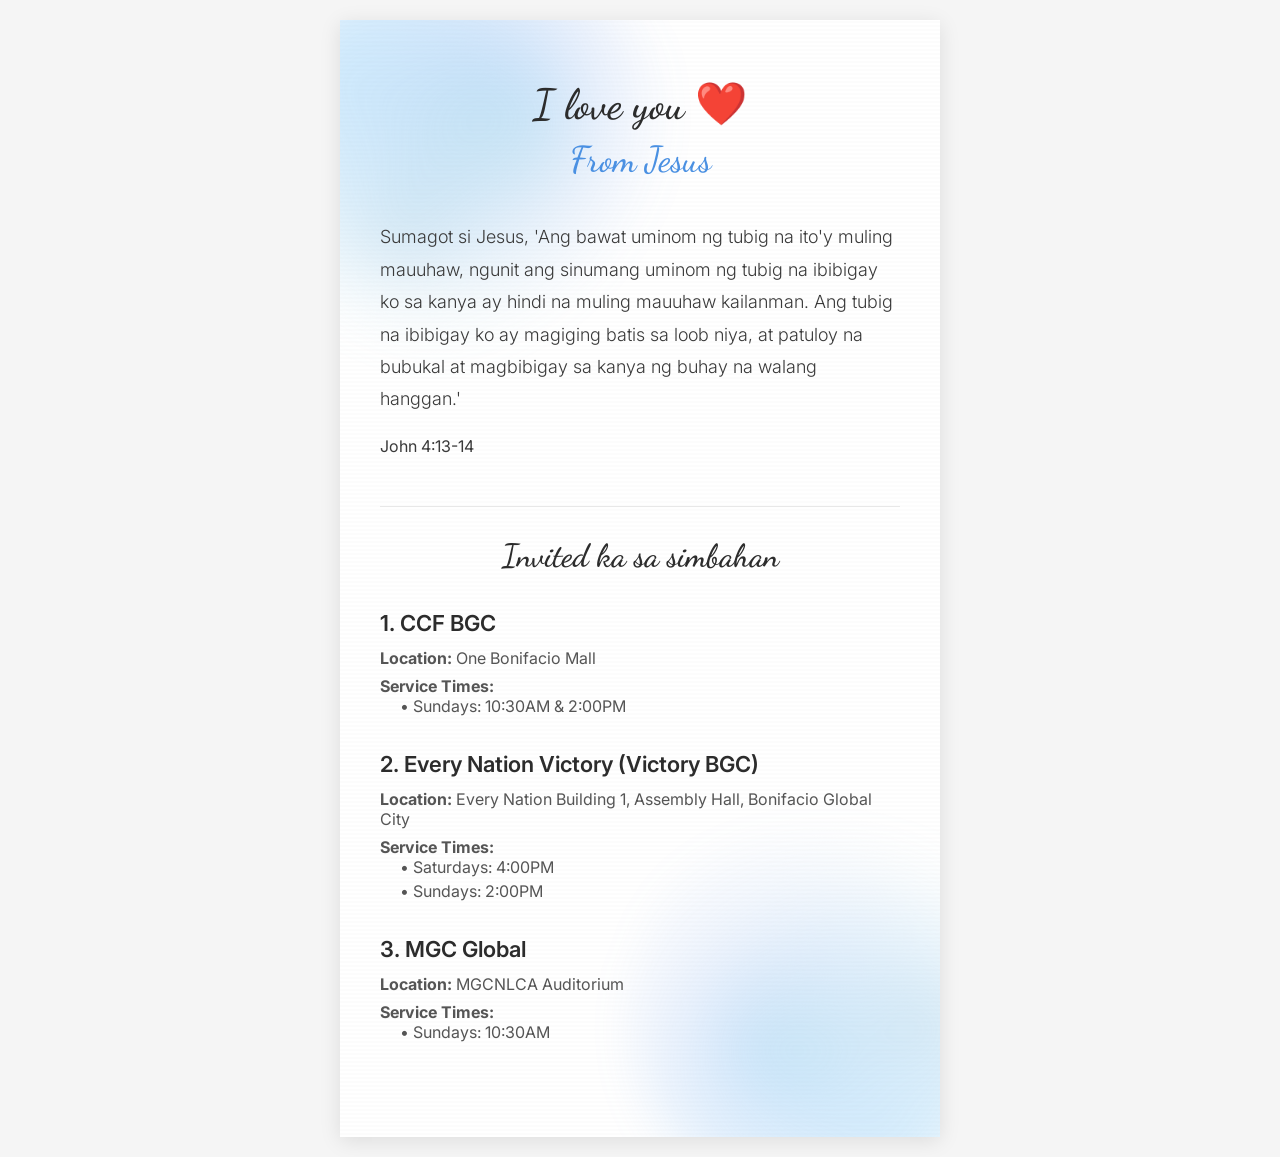
==== living-waters-2025/index.html @ 80125a24 "Initial commit" ====
<!DOCTYPE html>
<html lang="en">
<head>
    <meta charset="UTF-8">
    <meta name="viewport" content="width=device-width, initial-scale=1.0">
    <title>Living Water Invitation Card</title>
    <link href="https://fonts.googleapis.com/css2?family=Dancing+Script:wght@400;600;700&family=Inter:wght@300;400;500&display=swap" rel="stylesheet">
    <link rel="stylesheet" href="style.css">
</head>
<body>
    <div class="card">
        <!-- Watercolor Effects -->
        <div class="watercolor-top-left"></div>
        <div class="watercolor-bottom-right"></div>

        <div class="content">
            <!-- Header -->
            <div class="header">
                <div class="love-message">I love you ❤️</div>
                <div class="from-jesus">From Jesus</div>
            </div>

            <!-- Bible Verse -->
            <div class="bible-verse">
                Sumagot si Jesus, 'Ang bawat uminom ng tubig na ito'y muling mauuhaw, ngunit ang sinumang uminom ng tubig na ibibigay ko sa kanya ay hindi na muling mauuhaw kailanman. Ang tubig na ibibigay ko ay magiging batis sa loob niya, at patuloy na bubukal at magbibigay sa kanya ng buhay na walang hanggan.'
            </div>

            <div class="bible-reference">John 4:13-14</div>

            <!-- Invitation Section -->
            <div class="invitation-section">
                <div class="invitation-title">Invited ka sa simbahan</div>

                <!-- CCF BGC -->
                <div class="church-info">
                    <div class="church-name">1. CCF BGC</div>
                    <div class="church-location"><strong>Location:</strong> One Bonifacio Mall</div>
                    <div class="service-times">
                        <strong>Service Times:</strong>
                        <div class="service-time-item">• Sundays: 10:30AM & 2:00PM</div>
                    </div>
                </div>

                <!-- Every Nation Victory -->
                <div class="church-info">
                    <div class="church-name">2. Every Nation Victory (Victory BGC)</div>
                    <div class="church-location"><strong>Location:</strong> Every Nation Building 1, Assembly Hall, Bonifacio Global City</div>
                    <div class="service-times">
                        <strong>Service Times:</strong>
                        <div class="service-time-item">• Saturdays: 4:00PM</div>
                        <div class="service-time-item">• Sundays: 2:00PM</div>
                    </div>
                </div>

                <!-- MGC Global -->
                <div class="church-info">
                    <div class="church-name">3. MGC Global</div>
                    <div class="church-location"><strong>Location:</strong> MGCNLCA Auditorium</div>
                    <div class="service-times">
                        <strong>Service Times:</strong>
                        <div class="service-time-item">• Sundays: 10:30AM</div>
                    </div>
                </div>
            </div>
        </div>
    </div>
</body>
</html>
---- living-waters-2025/style.css ----
* {
    margin: 0;
    padding: 0;
    box-sizing: border-box;
}

body {
    font-family: 'Inter', sans-serif;
    background: #f5f5f5;
    display: flex;
    justify-content: center;
    align-items: center;
    min-height: 100vh;
    padding: 20px;
}

.card {
    width: 100%;
    max-width: 600px;
    background: #ffffff;
    background-image: 
        repeating-linear-gradient(
            0deg,
            transparent,
            transparent 2px,
            rgba(0, 0, 0, 0.01) 2px,
            rgba(0, 0, 0, 0.01) 4px
        );
    position: relative;
    padding: 60px 40px;
    box-shadow: 0 4px 20px rgba(0, 0, 0, 0.1);
    overflow: hidden;
}

/* Watercolor droplets - Top Left */
.watercolor-top-left {
    position: absolute;
    top: -80px;
    left: -80px;
    width: 400px;
    height: 400px;
    background: 
        radial-gradient(ellipse at 25% 25%, rgba(135, 206, 250, 0.5) 0%, rgba(135, 206, 250, 0.3) 25%, transparent 60%),
        radial-gradient(ellipse at 60% 40%, rgba(100, 149, 237, 0.4) 0%, rgba(100, 149, 237, 0.2) 30%, transparent 65%),
        radial-gradient(ellipse at 40% 60%, rgba(173, 216, 230, 0.35) 0%, transparent 55%);
    border-radius: 45% 55% 60% 40% / 50% 45% 55% 50%;
    filter: blur(25px);
    opacity: 0.7;
    transform: rotate(-15deg);
}

.watercolor-top-left::before {
    content: '';
    position: absolute;
    top: 120px;
    left: 140px;
    width: 180px;
    height: 160px;
    background: 
        radial-gradient(ellipse, rgba(176, 224, 230, 0.45) 0%, rgba(176, 224, 230, 0.25) 40%, transparent 75%),
        radial-gradient(ellipse at 70% 30%, rgba(135, 206, 250, 0.3) 0%, transparent 60%);
    border-radius: 50% 40% 60% 30% / 45% 55% 50% 45%;
    filter: blur(20px);
    transform: rotate(20deg);
}

.watercolor-top-left::after {
    content: '';
    position: absolute;
    top: 200px;
    left: 60px;
    width: 140px;
    height: 120px;
    background: 
        radial-gradient(ellipse, rgba(173, 216, 230, 0.4) 0%, rgba(173, 216, 230, 0.2) 35%, transparent 70%),
        radial-gradient(ellipse at 30% 70%, rgba(176, 196, 222, 0.3) 0%, transparent 55%);
    border-radius: 60% 40% 50% 50% / 50% 60% 40% 50%;
    filter: blur(18px);
    transform: rotate(-25deg);
}

/* Watercolor droplets - Bottom Right */
.watercolor-bottom-right {
    position: absolute;
    bottom: -70px;
    right: -70px;
    width: 380px;
    height: 380px;
    background: 
        radial-gradient(ellipse at 75% 75%, rgba(135, 206, 250, 0.45) 0%, rgba(135, 206, 250, 0.25) 30%, transparent 65%),
        radial-gradient(ellipse at 40% 60%, rgba(100, 149, 237, 0.35) 0%, rgba(100, 149, 237, 0.15) 35%, transparent 70%),
        radial-gradient(ellipse at 80% 40%, rgba(173, 216, 230, 0.3) 0%, transparent 60%);
    border-radius: 55% 45% 50% 50% / 45% 55% 50% 50%;
    filter: blur(22px);
    opacity: 0.65;
    transform: rotate(20deg);
}

.watercolor-bottom-right::before {
    content: '';
    position: absolute;
    bottom: 90px;
    right: 120px;
    width: 160px;
    height: 140px;
    background: 
        radial-gradient(ellipse, rgba(176, 224, 230, 0.4) 0%, rgba(176, 224, 230, 0.2) 40%, transparent 75%),
        radial-gradient(ellipse at 30% 70%, rgba(135, 206, 250, 0.3) 0%, transparent 65%);
    border-radius: 40% 60% 50% 50% / 55% 45% 55% 45%;
    filter: blur(18px);
    transform: rotate(-15deg);
}

.watercolor-bottom-right::after {
    content: '';
    position: absolute;
    bottom: 160px;
    right: 50px;
    width: 120px;
    height: 110px;
    background: 
        radial-gradient(ellipse, rgba(173, 216, 230, 0.35) 0%, rgba(173, 216, 230, 0.18) 35%, transparent 70%),
        radial-gradient(ellipse at 70% 30%, rgba(176, 196, 222, 0.25) 0%, transparent 60%);
    border-radius: 50% 50% 60% 40% / 50% 50% 45% 55%;
    filter: blur(15px);
    transform: rotate(25deg);
}

.content {
    position: relative;
    z-index: 1;
}

/* Header Section */
.header {
    text-align: center;
    margin-bottom: 40px;
}

.love-message {
    font-family: 'Dancing Script', cursive;
    font-size: 42px;
    font-weight: 600;
    color: #2c2c2c;
    margin-bottom: 8px;
    line-height: 1.2;
}

.from-jesus {
    font-family: 'Dancing Script', cursive;
    font-size: 36px;
    font-weight: 500;
    color: #4A90E2;
    margin-bottom: 0;
}

/* Bible Verse Section */
.bible-verse {
    color: #3a3a3a;
    font-size: 18px;
    line-height: 1.8;
    margin-bottom: 20px;
    text-align: left;
    font-weight: 300;
}

.bible-reference {
    color: #3a3a3a;
    font-size: 16px;
    margin-bottom: 40px;
    text-align: left;
    font-weight: 400;
}

/* Invitation Section */
.invitation-section {
    margin-top: 50px;
    padding-top: 30px;
    border-top: 1px solid rgba(0, 0, 0, 0.08);
}

.invitation-title {
    font-family: 'Dancing Script', cursive;
    font-size: 32px;
    color: #2c2c2c;
    text-align: center;
    margin-bottom: 35px;
    font-weight: 600;
}

.church-info {
    margin-bottom: 35px;
}

.church-name {
    font-size: 22px;
    font-weight: 600;
    color: #2c2c2c;
    margin-bottom: 12px;
}

.church-location {
    font-size: 16px;
    color: #555;
    margin-bottom: 8px;
    font-weight: 400;
}

.service-times {
    font-size: 16px;
    color: #555;
    margin-bottom: 8px;
}

.service-time-item {
    margin-left: 20px;
    margin-bottom: 4px;
}

.church-contact {
    font-size: 15px;
    color: #666;
    margin-top: 8px;
    font-style: italic;
}

.church-website {
    font-size: 15px;
    color: #4A90E2;
    margin-top: 8px;
    text-decoration: none;
}

.church-website:hover {
    text-decoration: underline;
}

.church-note {
    font-size: 14px;
    color: #4A90E2;
    margin-top: 8px;
    font-style: italic;
}

@media print {
    body {
        background: white;
        padding: 0;
    }
    .card {
        box-shadow: none;
        max-width: 100%;
    }
}

@media (max-width: 640px) {
    .card {
        padding: 40px 25px;
    }
    .love-message {
        font-size: 36px;
    }
    .from-jesus {
        font-size: 30px;
    }
    .bible-verse {
        font-size: 16px;
    }
    .invitation-title {
        font-size: 28px;
    }
}
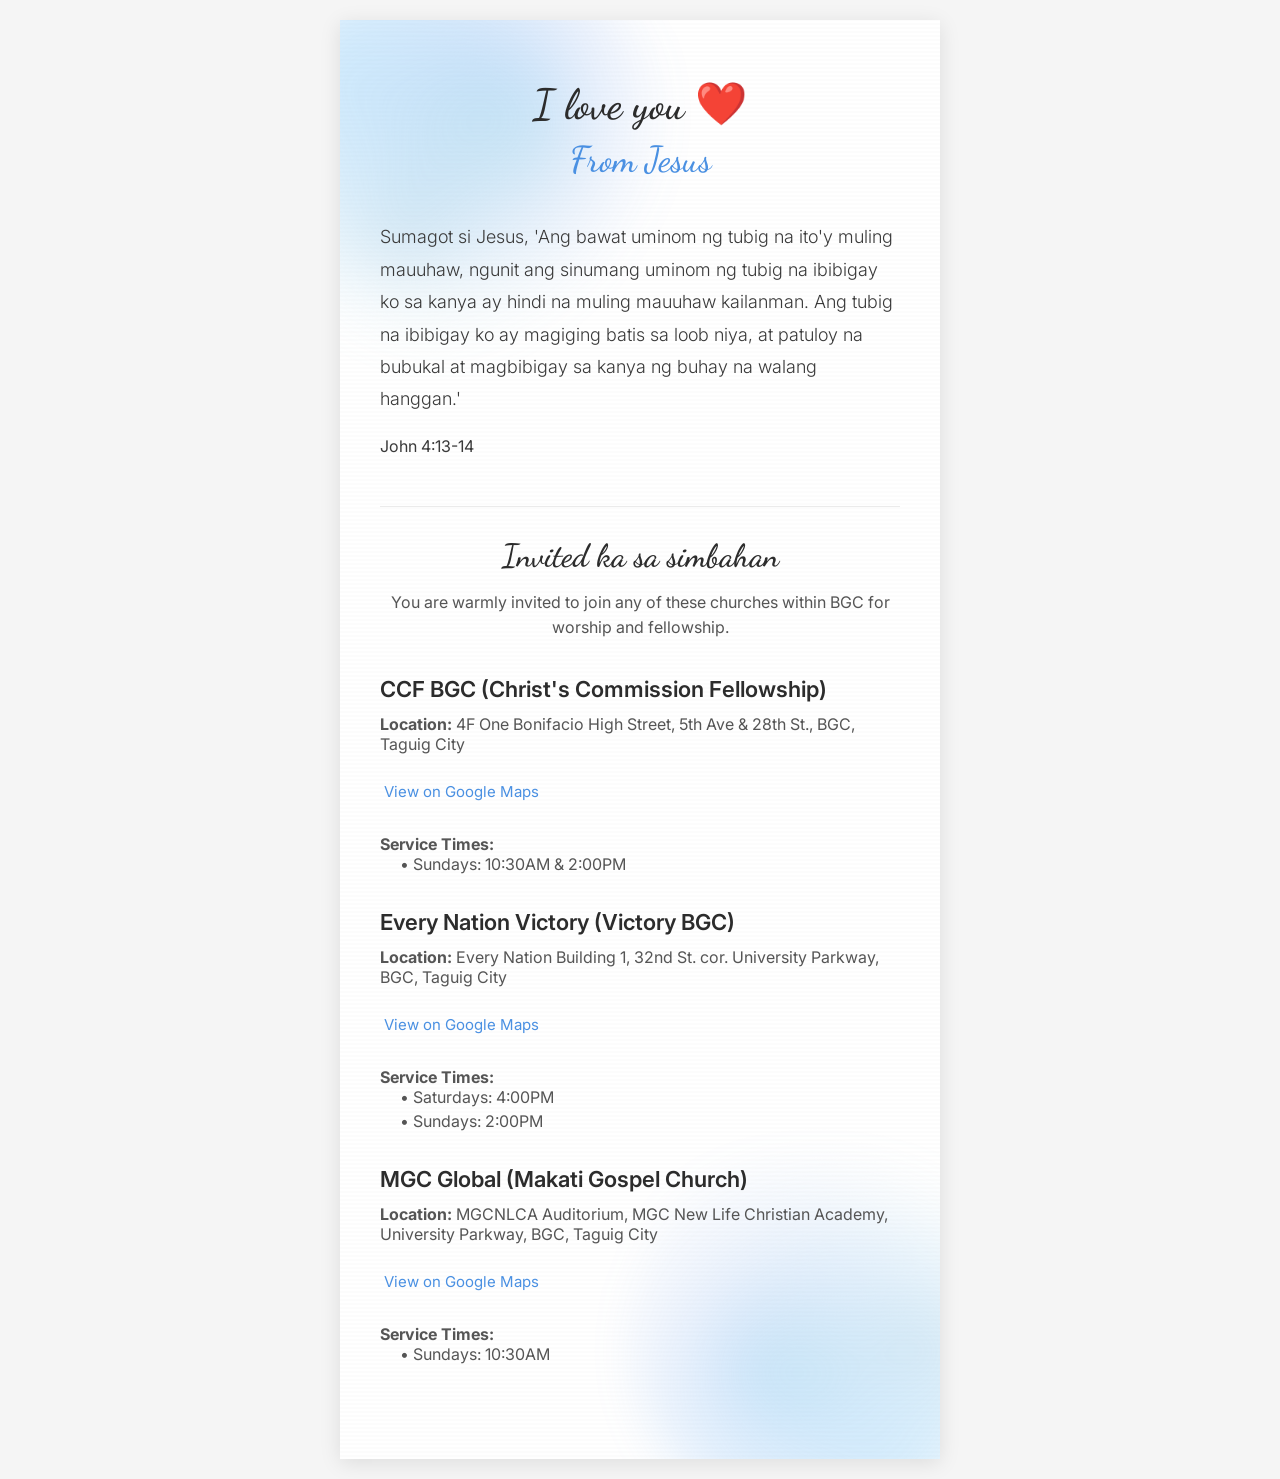
==== commit 8a36a5cb: "Updated styling and updated church details" ====
--- a/living-waters-2025/index.html
+++ b/living-waters-2025/index.html
@@ -3,11 +3,22 @@
 <head>
     <meta charset="UTF-8">
     <meta name="viewport" content="width=device-width, initial-scale=1.0">
+    <!-- Google Tag Manager -->
+    <script>(function(w,d,s,l,i){w[l]=w[l]||[];w[l].push({'gtm.start':
+    new Date().getTime(),event:'gtm.js'});var f=d.getElementsByTagName(s)[0],
+    j=d.createElement(s),dl=l!='dataLayer'?'&l='+l:'';j.async=true;j.src=
+    'https://www.googletagmanager.com/gtm.js?id='+i+dl;f.parentNode.insertBefore(j,f);
+    })(window,document,'script','dataLayer','GTM-WXQMTPVP');</script>
+    <!-- End Google Tag Manager -->
     <title>Living Water Invitation Card</title>
     <link href="https://fonts.googleapis.com/css2?family=Dancing+Script:wght@400;600;700&family=Inter:wght@300;400;500&display=swap" rel="stylesheet">
     <link rel="stylesheet" href="style.css">
 </head>
 <body>
+    <!-- Google Tag Manager (noscript) -->
+    <noscript><iframe src="https://www.googletagmanager.com/ns.html?id=GTM-WXQMTPVP"
+    height="0" width="0" style="display:none;visibility:hidden"></iframe></noscript>
+    <!-- End Google Tag Manager (noscript) -->
     <div class="card">
         <!-- Watercolor Effects -->
         <div class="watercolor-top-left"></div>
@@ -30,11 +41,13 @@
             <!-- Invitation Section -->
             <div class="invitation-section">
                 <div class="invitation-title">Invited ka sa simbahan</div>
+                <div class="invitation-message">You are warmly invited to join any of these churches within BGC for worship and fellowship.</div>
 
                 <!-- CCF BGC -->
                 <div class="church-info">
-                    <div class="church-name">1. CCF BGC</div>
-                    <div class="church-location"><strong>Location:</strong> One Bonifacio Mall</div>
+                    <div class="church-name">CCF BGC (Christ's Commission Fellowship)</div>
+                    <div class="church-location"><strong>Location:</strong> 4F One Bonifacio High Street, 5th Ave & 28th St., BGC, Taguig City</div>
+                    <a href="https://maps.app.goo.gl/MPWqcH6C524hwWSC8" class="church-website" target="_blank">View on Google Maps</a>
                     <div class="service-times">
                         <strong>Service Times:</strong>
                         <div class="service-time-item">• Sundays: 10:30AM & 2:00PM</div>
@@ -43,8 +56,9 @@
 
                 <!-- Every Nation Victory -->
                 <div class="church-info">
-                    <div class="church-name">2. Every Nation Victory (Victory BGC)</div>
-                    <div class="church-location"><strong>Location:</strong> Every Nation Building 1, Assembly Hall, Bonifacio Global City</div>
+                    <div class="church-name">Every Nation Victory (Victory BGC)</div>
+                    <div class="church-location"><strong>Location:</strong> Every Nation Building 1, 32nd St. cor. University Parkway, BGC, Taguig City</div>
+                    <a href="https://maps.app.goo.gl/6CkFiPifAY21vjyG9" class="church-website" target="_blank">View on Google Maps</a>
                     <div class="service-times">
                         <strong>Service Times:</strong>
                         <div class="service-time-item">• Saturdays: 4:00PM</div>
@@ -54,8 +68,9 @@
 
                 <!-- MGC Global -->
                 <div class="church-info">
-                    <div class="church-name">3. MGC Global</div>
-                    <div class="church-location"><strong>Location:</strong> MGCNLCA Auditorium</div>
+                    <div class="church-name">MGC Global (Makati Gospel Church)</div>
+                    <div class="church-location"><strong>Location:</strong> MGCNLCA Auditorium, MGC New Life Christian Academy, University Parkway, BGC, Taguig City</div>
+                    <a href="https://maps.app.goo.gl/DD36jeVDL77au9478" class="church-website" target="_blank">View on Google Maps</a>
                     <div class="service-times">
                         <strong>Service Times:</strong>
                         <div class="service-time-item">• Sundays: 10:30AM</div>
--- a/living-waters-2025/style.css
+++ b/living-waters-2025/style.css
@@ -27,7 +27,7 @@
             rgba(0, 0, 0, 0.01) 4px
         );
     position: relative;
-    padding: 60px 40px;
+    padding: 40px 25px;
     box-shadow: 0 4px 20px rgba(0, 0, 0, 0.1);
     overflow: hidden;
 }
@@ -35,10 +35,10 @@
 /* Watercolor droplets - Top Left */
 .watercolor-top-left {
     position: absolute;
-    top: -80px;
-    left: -80px;
-    width: 400px;
-    height: 400px;
+    top: -60px;
+    left: -60px;
+    width: 300px;
+    height: 300px;
     background: 
         radial-gradient(ellipse at 25% 25%, rgba(135, 206, 250, 0.5) 0%, rgba(135, 206, 250, 0.3) 25%, transparent 60%),
         radial-gradient(ellipse at 60% 40%, rgba(100, 149, 237, 0.4) 0%, rgba(100, 149, 237, 0.2) 30%, transparent 65%),
@@ -82,10 +82,10 @@
 /* Watercolor droplets - Bottom Right */
 .watercolor-bottom-right {
     position: absolute;
-    bottom: -70px;
-    right: -70px;
-    width: 380px;
-    height: 380px;
+    bottom: -50px;
+    right: -50px;
+    width: 280px;
+    height: 280px;
     background: 
         radial-gradient(ellipse at 75% 75%, rgba(135, 206, 250, 0.45) 0%, rgba(135, 206, 250, 0.25) 30%, transparent 65%),
         radial-gradient(ellipse at 40% 60%, rgba(100, 149, 237, 0.35) 0%, rgba(100, 149, 237, 0.15) 35%, transparent 70%),
@@ -134,12 +134,12 @@
 /* Header Section */
 .header {
     text-align: center;
-    margin-bottom: 40px;
+    margin-bottom: 30px;
 }
 
 .love-message {
     font-family: 'Dancing Script', cursive;
-    font-size: 42px;
+    font-size: 36px;
     font-weight: 600;
     color: #2c2c2c;
     margin-bottom: 8px;
@@ -148,7 +148,7 @@
 
 .from-jesus {
     font-family: 'Dancing Script', cursive;
-    font-size: 36px;
+    font-size: 30px;
     font-weight: 500;
     color: #4A90E2;
     margin-bottom: 0;
@@ -157,7 +157,7 @@
 /* Bible Verse Section */
 .bible-verse {
     color: #3a3a3a;
-    font-size: 18px;
+    font-size: 16px;
     line-height: 1.8;
     margin-bottom: 20px;
     text-align: left;
@@ -174,18 +174,27 @@
 
 /* Invitation Section */
 .invitation-section {
-    margin-top: 50px;
-    padding-top: 30px;
+    margin-top: 40px;
+    padding-top: 25px;
     border-top: 1px solid rgba(0, 0, 0, 0.08);
 }
 
 .invitation-title {
     font-family: 'Dancing Script', cursive;
-    font-size: 32px;
+    font-size: 28px;
     color: #2c2c2c;
     text-align: center;
+    margin-bottom: 15px;
+    font-weight: 600;
+}
+
+.invitation-message {
+    font-size: 16px;
+    color: #555;
+    text-align: center;
     margin-bottom: 35px;
-    font-weight: 600;
+    font-weight: 400;
+    line-height: 1.6;
 }
 
 .church-info {
@@ -209,6 +218,7 @@
 .service-times {
     font-size: 16px;
     color: #555;
+    margin-top: 20px;
     margin-bottom: 8px;
 }
 
@@ -229,6 +239,10 @@
     color: #4A90E2;
     margin-top: 8px;
     text-decoration: none;
+    display: inline-block;
+    min-height: 44px;
+    line-height: 44px;
+    padding: 0 4px;
 }
 
 .church-website:hover {
@@ -242,6 +256,44 @@
     font-style: italic;
 }
 
+/* Mobile-first: Base styles are for mobile, enhance for larger screens */
+@media (min-width: 641px) {
+    .card {
+        padding: 60px 40px;
+    }
+    .header {
+        margin-bottom: 40px;
+    }
+    .love-message {
+        font-size: 42px;
+    }
+    .from-jesus {
+        font-size: 36px;
+    }
+    .bible-verse {
+        font-size: 18px;
+    }
+    .invitation-title {
+        font-size: 32px;
+    }
+    .invitation-section {
+        margin-top: 50px;
+        padding-top: 30px;
+    }
+    .watercolor-top-left {
+        top: -80px;
+        left: -80px;
+        width: 400px;
+        height: 400px;
+    }
+    .watercolor-bottom-right {
+        bottom: -70px;
+        right: -70px;
+        width: 380px;
+        height: 380px;
+    }
+}
+
 @media print {
     body {
         background: white;
@@ -252,21 +304,3 @@
         max-width: 100%;
     }
 }
-
-@media (max-width: 640px) {
-    .card {
-        padding: 40px 25px;
-    }
-    .love-message {
-        font-size: 36px;
-    }
-    .from-jesus {
-        font-size: 30px;
-    }
-    .bible-verse {
-        font-size: 16px;
-    }
-    .invitation-title {
-        font-size: 28px;
-    }
-}
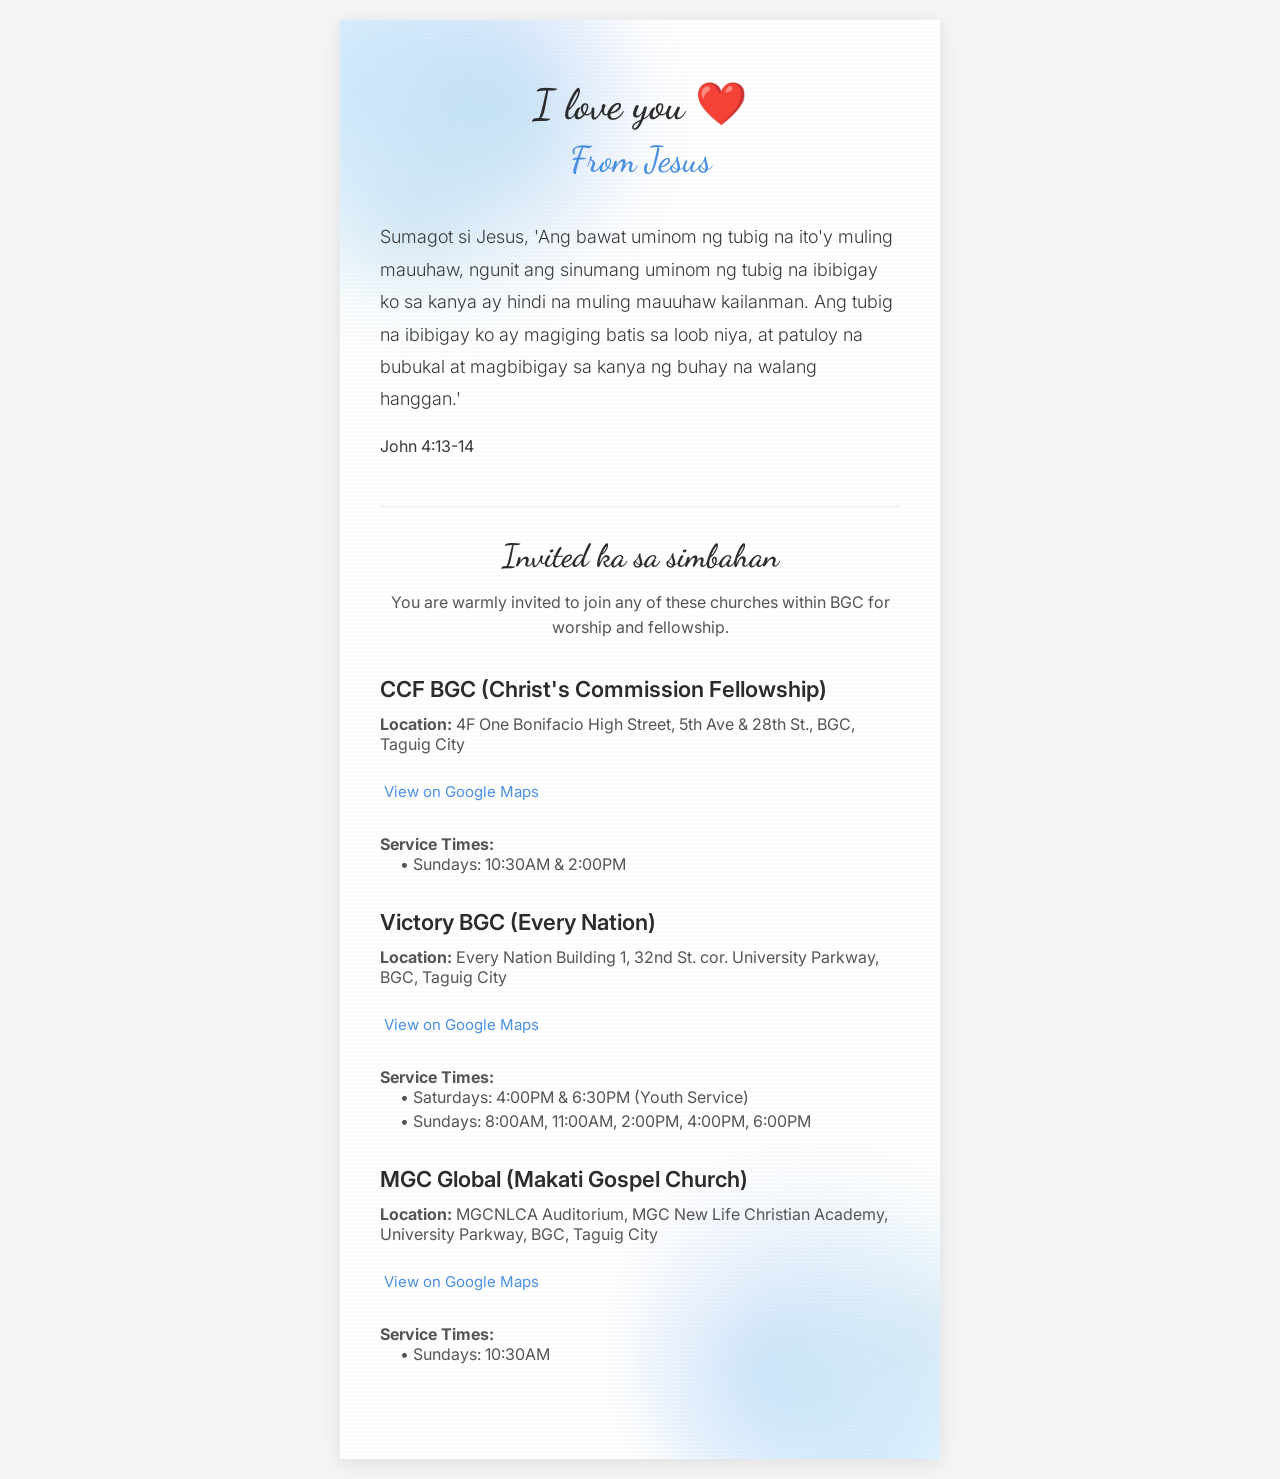
==== commit 736def9c: "Updated service times" ====
--- a/living-waters-2025/index.html
+++ b/living-waters-2025/index.html
@@ -54,15 +54,15 @@
                     </div>
                 </div>
 
-                <!-- Every Nation Victory -->
+                <!-- Victory BGC -->
                 <div class="church-info">
-                    <div class="church-name">Every Nation Victory (Victory BGC)</div>
+                    <div class="church-name">Victory BGC (Every Nation)</div>
                     <div class="church-location"><strong>Location:</strong> Every Nation Building 1, 32nd St. cor. University Parkway, BGC, Taguig City</div>
                     <a href="https://maps.app.goo.gl/6CkFiPifAY21vjyG9" class="church-website" target="_blank">View on Google Maps</a>
                     <div class="service-times">
                         <strong>Service Times:</strong>
-                        <div class="service-time-item">• Saturdays: 4:00PM</div>
-                        <div class="service-time-item">• Sundays: 2:00PM</div>
+                        <div class="service-time-item">• Saturdays: 4:00PM & 6:30PM (Youth Service)</div>
+                        <div class="service-time-item">• Sundays: 8:00AM, 11:00AM, 2:00PM, 4:00PM, 6:00PM</div>
                     </div>
                 </div>
 
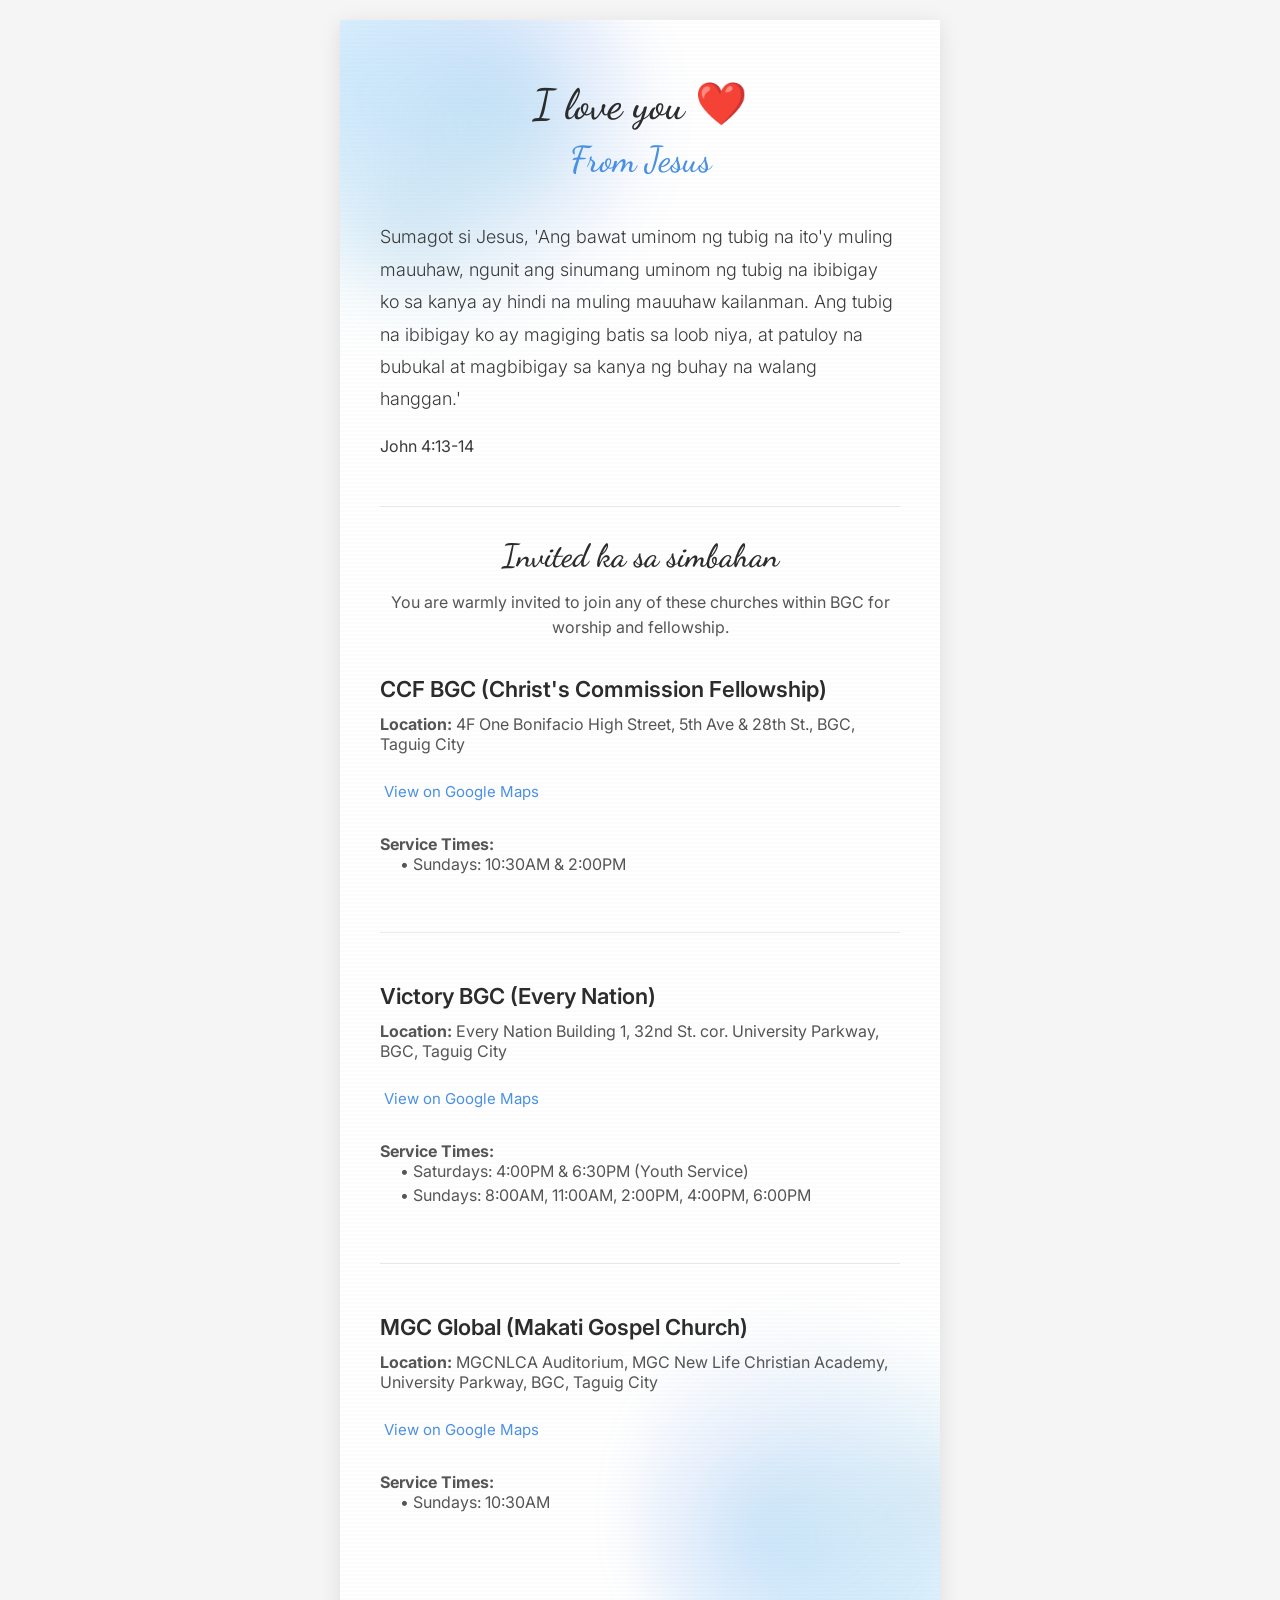
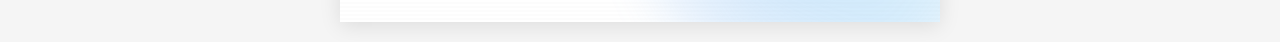
==== commit 6ab0c790: "Added cache-busting" ====
--- a/living-waters-2025/index.html
+++ b/living-waters-2025/index.html
@@ -12,7 +12,7 @@
     <!-- End Google Tag Manager -->
     <title>Living Water Invitation Card</title>
     <link href="https://fonts.googleapis.com/css2?family=Dancing+Script:wght@400;600;700&family=Inter:wght@300;400;500&display=swap" rel="stylesheet">
-    <link rel="stylesheet" href="style.css">
+    <link rel="stylesheet" href="style.css?v=b4420a49">
 </head>
 <body>
     <!-- Google Tag Manager (noscript) -->
--- a/living-waters-2025/style.css
+++ b/living-waters-2025/style.css
@@ -198,7 +198,14 @@
 }
 
 .church-info {
-    margin-bottom: 35px;
+    margin-bottom: 50px;
+    padding-bottom: 50px;
+    border-bottom: 1px solid rgba(0, 0, 0, 0.08);
+}
+
+.church-info:last-child {
+    border-bottom: none;
+    padding-bottom: 0;
 }
 
 .church-name {
